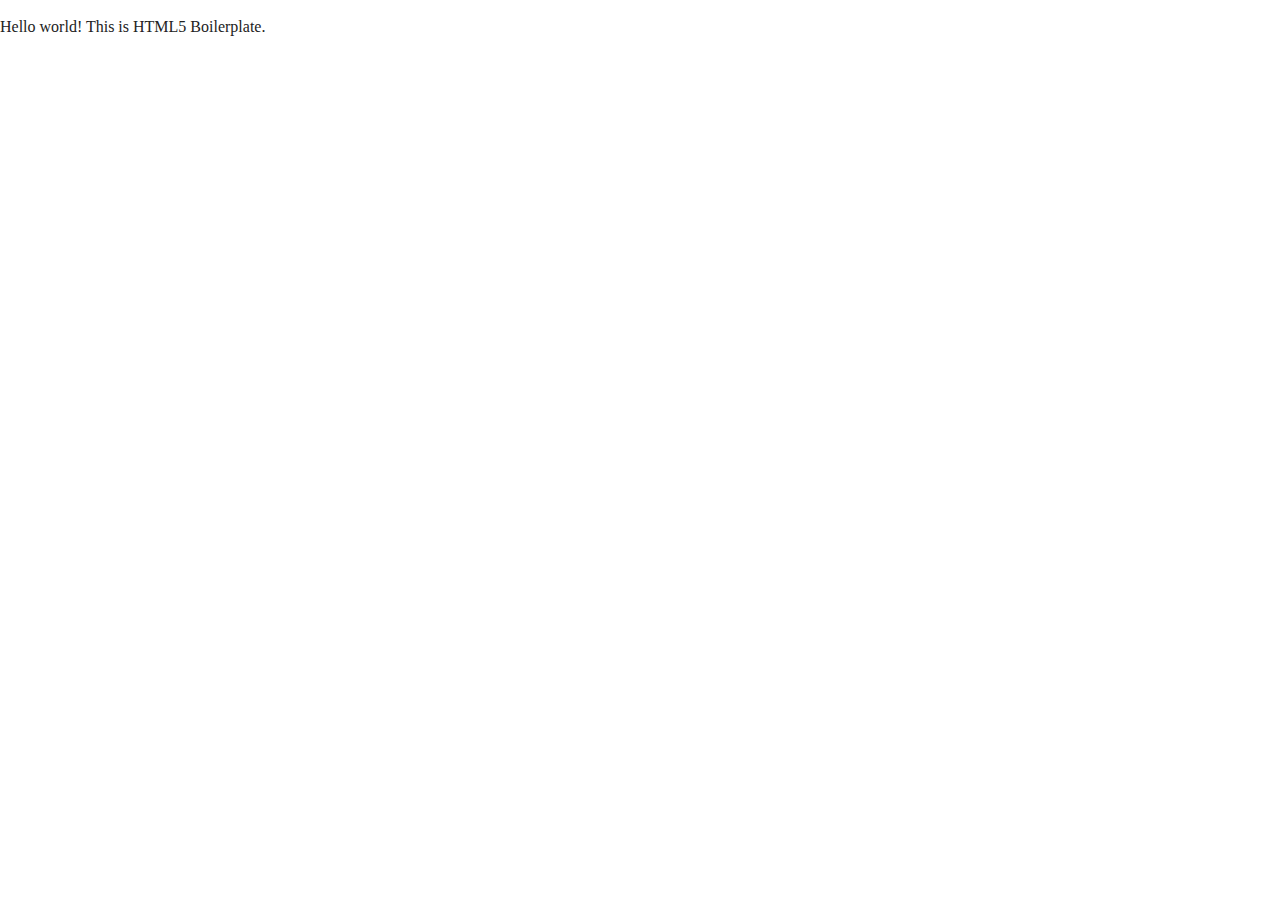
==== images/index.html @ c50291eb "Start testing animations on images" ====
<!doctype html>
<html class="no-js" lang="">

<head>
  <meta charset="utf-8">
  <title></title>
  <meta name="description" content="">
  <meta name="viewport" content="width=device-width, initial-scale=1">

  <meta property="og:title" content="">
  <meta property="og:type" content="">
  <meta property="og:url" content="">
  <meta property="og:image" content="">

  <link rel="manifest" href="site.webmanifest">
  <link rel="apple-touch-icon" href="icon.png">
  <!-- Place favicon.ico in the root directory -->

  <link rel="stylesheet" href="css/normalize.css">
  <link rel="stylesheet" href="css/main.css">

  <meta name="theme-color" content="#fafafa">
</head>

<body>

  <!-- Add your site or application content here -->
  <p>Hello world! This is HTML5 Boilerplate.</p>
  <script src="js/vendor/modernizr-3.11.2.min.js"></script>
  <script src="js/plugins.js"></script>
  <script src="js/main.js"></script>

  <!-- Google Analytics: change UA-XXXXX-Y to be your site's ID. -->
  <script>
    window.ga = function () { ga.q.push(arguments) }; ga.q = []; ga.l = +new Date;
    ga('create', 'UA-XXXXX-Y', 'auto'); ga('set', 'anonymizeIp', true); ga('set', 'transport', 'beacon'); ga('send', 'pageview')
  </script>
  <script src="https://www.google-analytics.com/analytics.js" async></script>
</body>

</html>
---- images/css/main.css ----
/*! HTML5 Boilerplate v8.0.0 | MIT License | https://html5boilerplate.com/ */

/* main.css 2.1.0 | MIT License | https://github.com/h5bp/main.css#readme */
/*
 * What follows is the result of much research on cross-browser styling.
 * Credit left inline and big thanks to Nicolas Gallagher, Jonathan Neal,
 * Kroc Camen, and the H5BP dev community and team.
 */

/* ==========================================================================
   Base styles: opinionated defaults
   ========================================================================== */

html {
  color: #222;
  font-size: 1em;
  line-height: 1.4;
}

/*
 * Remove text-shadow in selection highlight:
 * https://twitter.com/miketaylr/status/12228805301
 *
 * Vendor-prefixed and regular ::selection selectors cannot be combined:
 * https://stackoverflow.com/a/16982510/7133471
 *
 * Customize the background color to match your design.
 */

::-moz-selection {
  background: #b3d4fc;
  text-shadow: none;
}

::selection {
  background: #b3d4fc;
  text-shadow: none;
}

/*
 * A better looking default horizontal rule
 */

hr {
  display: block;
  height: 1px;
  border: 0;
  border-top: 1px solid #ccc;
  margin: 1em 0;
  padding: 0;
}

/*
 * Remove the gap between audio, canvas, iframes,
 * images, videos and the bottom of their containers:
 * https://github.com/h5bp/html5-boilerplate/issues/440
 */

audio,
canvas,
iframe,
img,
svg,
video {
  vertical-align: middle;
}

/*
 * Remove default fieldset styles.
 */

fieldset {
  border: 0;
  margin: 0;
  padding: 0;
}

/*
 * Allow only vertical resizing of textareas.
 */

textarea {
  resize: vertical;
}

/* ==========================================================================
   Author's custom styles
   ========================================================================== */

/* ==========================================================================
   Helper classes
   ========================================================================== */

/*
 * Hide visually and from screen readers
 */

.hidden,
[hidden] {
  display: none !important;
}

/*
 * Hide only visually, but have it available for screen readers:
 * https://snook.ca/archives/html_and_css/hiding-content-for-accessibility
 *
 * 1. For long content, line feeds are not interpreted as spaces and small width
 *    causes content to wrap 1 word per line:
 *    https://medium.com/@jessebeach/beware-smushed-off-screen-accessible-text-5952a4c2cbfe
 */

.sr-only {
  border: 0;
  clip: rect(0, 0, 0, 0);
  height: 1px;
  margin: -1px;
  overflow: hidden;
  padding: 0;
  position: absolute;
  white-space: nowrap;
  width: 1px;
  /* 1 */
}

/*
 * Extends the .sr-only class to allow the element
 * to be focusable when navigated to via the keyboard:
 * https://www.drupal.org/node/897638
 */

.sr-only.focusable:active,
.sr-only.focusable:focus {
  clip: auto;
  height: auto;
  margin: 0;
  overflow: visible;
  position: static;
  white-space: inherit;
  width: auto;
}

/*
 * Hide visually and from screen readers, but maintain layout
 */

.invisible {
  visibility: hidden;
}

/*
 * Clearfix: contain floats
 *
 * For modern browsers
 * 1. The space content is one way to avoid an Opera bug when the
 *    `contenteditable` attribute is included anywhere else in the document.
 *    Otherwise it causes space to appear at the top and bottom of elements
 *    that receive the `clearfix` class.
 * 2. The use of `table` rather than `block` is only necessary if using
 *    `:before` to contain the top-margins of child elements.
 */

.clearfix::before,
.clearfix::after {
  content: " ";
  display: table;
}

.clearfix::after {
  clear: both;
}

/* ==========================================================================
   EXAMPLE Media Queries for Responsive Design.
   These examples override the primary ('mobile first') styles.
   Modify as content requires.
   ========================================================================== */

@media only screen and (min-width: 35em) {
  /* Style adjustments for viewports that meet the condition */
}

@media print,
  (-webkit-min-device-pixel-ratio: 1.25),
  (min-resolution: 1.25dppx),
  (min-resolution: 120dpi) {
  /* Style adjustments for high resolution devices */
}

/* ==========================================================================
   Print styles.
   Inlined to avoid the additional HTTP request:
   https://www.phpied.com/delay-loading-your-print-css/
   ========================================================================== */

@media print {
  *,
  *::before,
  *::after {
    background: #fff !important;
    color: #000 !important;
    /* Black prints faster */
    box-shadow: none !important;
    text-shadow: none !important;
  }

  a,
  a:visited {
    text-decoration: underline;
  }

  a[href]::after {
    content: " (" attr(href) ")";
  }

  abbr[title]::after {
    content: " (" attr(title) ")";
  }

  /*
   * Don't show links that are fragment identifiers,
   * or use the `javascript:` pseudo protocol
   */
  a[href^="#"]::after,
  a[href^="javascript:"]::after {
    content: "";
  }

  pre {
    white-space: pre-wrap !important;
  }

  pre,
  blockquote {
    border: 1px solid #999;
    page-break-inside: avoid;
  }

  /*
   * Printing Tables:
   * https://web.archive.org/web/20180815150934/http://css-discuss.incutio.com/wiki/Printing_Tables
   */
  thead {
    display: table-header-group;
  }

  tr,
  img {
    page-break-inside: avoid;
  }

  p,
  h2,
  h3 {
    orphans: 3;
    widows: 3;
  }

  h2,
  h3 {
    page-break-after: avoid;
  }
}
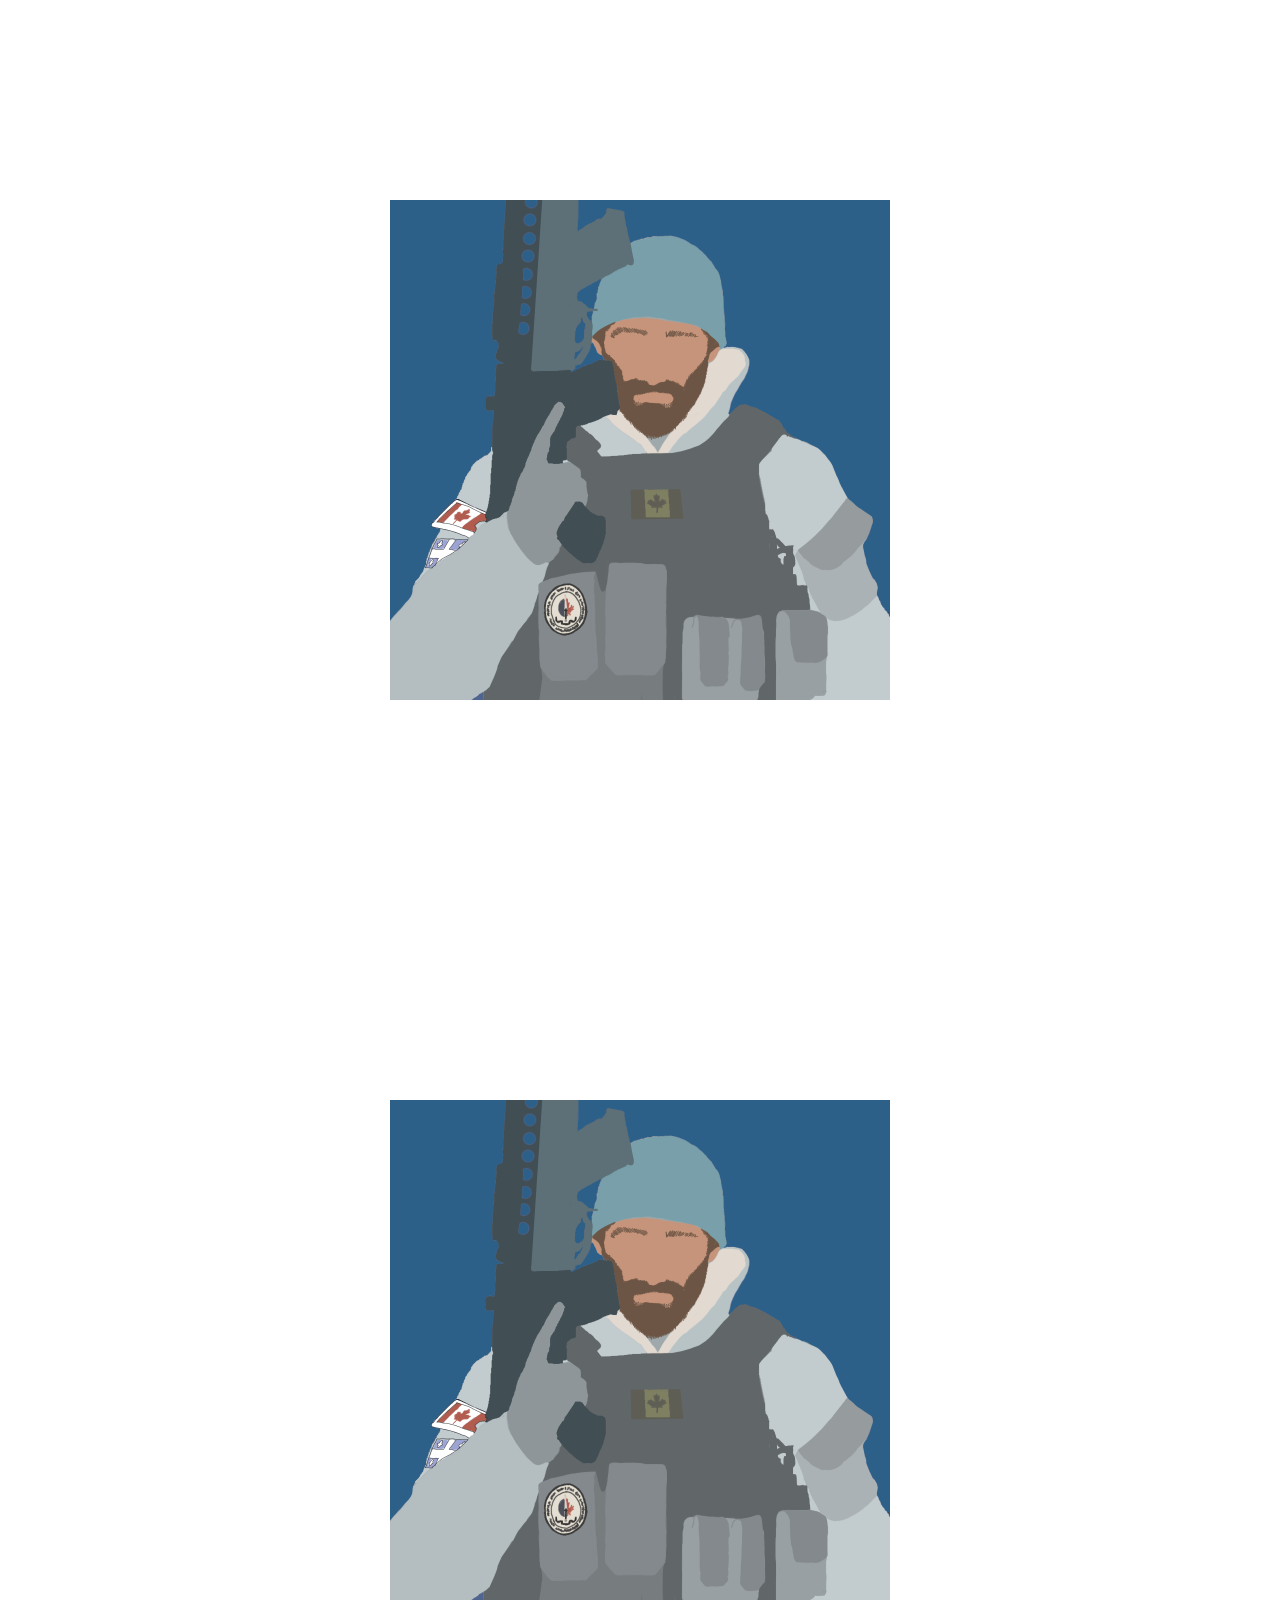
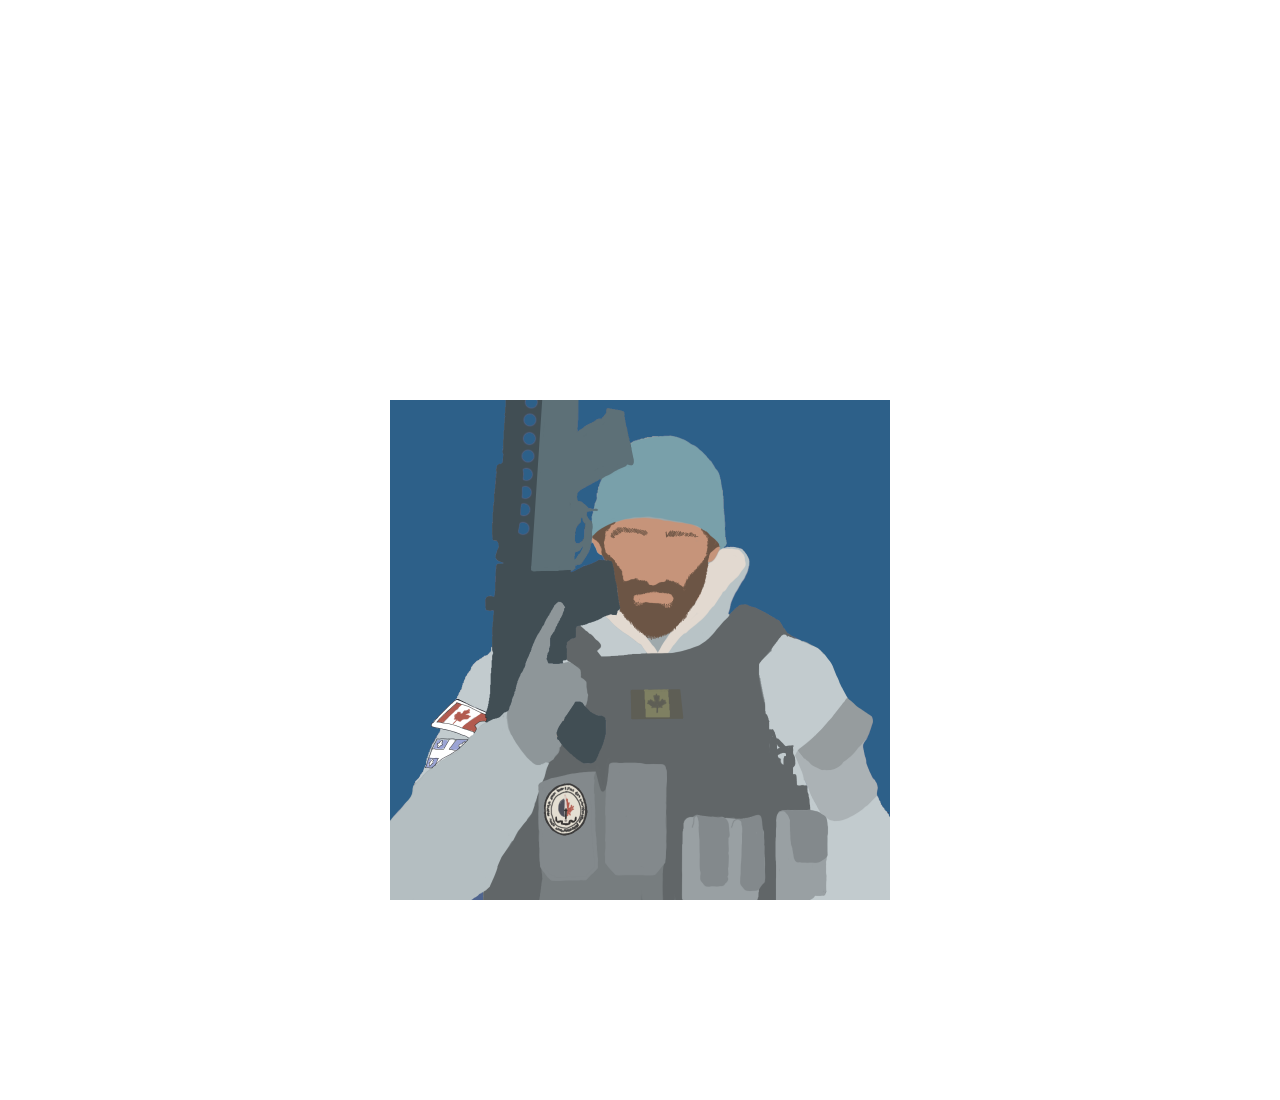
==== commit 8175c6dc: "Add some image hover effects" ====
--- a/images/index.html
+++ b/images/index.html
@@ -25,7 +25,36 @@
 <body>
 
   <!-- Add your site or application content here -->
-  <p>Hello world! This is HTML5 Boilerplate.</p>
+  <div class="element-container">
+    <div id="image-effect-1">
+      <img src="img/image.png" alt="test-image">
+      <div class="caption">
+        <h1>amazing caption!</h1>
+        <p>you can write anything you want here.</p>
+      </div>
+    </div>
+  </div>
+
+  <div class="element-container">
+    <div id="image-effect-2">
+      <img src="img/image.png" alt="test-image">
+      <div class="caption">
+        <h1>amazing caption!</h1>
+        <p>you can write anything you want here.</p>
+      </div>
+    </div>
+  </div>
+
+  <div class="element-container">
+    <div id="image-effect-3">
+      <img src="img/image.png" alt="test-image">
+      <div class="caption">
+        <h1>amazing caption!</h1>
+        <p>you can write anything you want here.</p>
+      </div>
+    </div>
+  </div>
+
   <script src="js/vendor/modernizr-3.11.2.min.js"></script>
   <script src="js/plugins.js"></script>
   <script src="js/main.js"></script>
--- a/images/css/main.css
+++ b/images/css/main.css
@@ -15,7 +15,161 @@
   color: #222;
   font-size: 1em;
   line-height: 1.4;
-}
+  font-family: sans-serif;
+}
+
+.element-container {
+  width: 100%;
+  height: 100vh;
+  display: flex;
+  align-items: center;
+  justify-content: center;
+}
+
+/*region image-effect-1*/
+#image-effect-1 {
+  width: 500px;
+  height: 500px;
+  position: relative;
+  overflow: hidden;
+}
+
+#image-effect-1 img {
+  width: 100%;
+  transition: all 0.5s;
+}
+
+#image-effect-1 .caption {
+  position: absolute;
+  top: 0;
+  left: 0;
+  height: 100%;
+  width: 100%;
+  display: flex;
+  flex-direction: column;
+  justify-content: center;
+  align-items: center;
+  color: white;
+  opacity: 0;
+  transition: all 0.5s;
+  background-color: rgb(35, 35, 35);
+}
+
+#image-effect-1 h1 {
+  text-transform: uppercase;
+  margin: 0;
+}
+
+#image-effect-1 p {
+  font-size: 18px;
+  text-transform: capitalize;
+}
+
+#image-effect-1:hover .caption {
+  opacity: 1;
+  background-color: rgba(35, 35, 35, 0.51);
+}
+
+#image-effect-1:hover img {
+  transform: scale(1.3) rotate(15deg);
+}
+/*endregion*/
+
+/*region image-effect-2*/
+#image-effect-2 {
+  width: 500px;
+  height: 500px;
+  position: relative;
+  overflow: hidden;
+}
+
+#image-effect-2 img {
+  width: 100%;
+  transition: all 0.5s;
+}
+
+#image-effect-2 .caption {
+  position: absolute;
+  top: 0;
+  left: 0;
+  width: 100%;
+  height: 100%;
+  display: flex;
+  flex-direction: column;
+  align-items: center;
+  justify-content: center;
+  color: white;
+  background-color: rgba(0, 0, 0, 0.52);
+  transition: all 0.5s;
+  transform: translateX(-100%);
+}
+
+#image-effect-2 h1 {
+  text-transform: uppercase;
+  margin: 0;
+}
+
+#image-effect-2 p {
+  text-transform: capitalize;
+  font-size: 18px;
+}
+
+#image-effect-2:hover .caption {
+  transform: translateX(0);
+}
+
+#image-effect-2:hover img {
+  transform: rotate(-15deg) scale(1.3);
+}
+/*endregion*/
+
+/*region image-effect-3*/
+#image-effect-3 {
+  width: 500px;
+  height: 500px;
+  position: relative;
+  overflow: hidden;
+}
+
+#image-effect-3 img {
+  width: 100%;
+  transition: all 0.5s;
+}
+
+#image-effect-3 .caption {
+  position: absolute;
+  top: 0;
+  left: 0;
+  width: 100%;
+  height: 100%;
+  display: flex;
+  flex-direction: column;
+  align-items: center;
+  justify-content: center;
+  color: white;
+  background-color: rgb(0, 0, 0);
+  transition: all 0.5s;
+  transform: translateX(-100%);
+}
+
+#image-effect-3 h1 {
+  text-transform: uppercase;
+  margin: 0;
+}
+
+#image-effect-3 p {
+  text-transform: capitalize;
+  font-size: 18px;
+}
+
+#image-effect-3:hover .caption {
+  transform: translateX(0);
+}
+
+#image-effect-3:hover img {
+  transform: translateX(100%);
+}
+/*endregion*/
 
 /*
  * Remove text-shadow in selection highlight:
